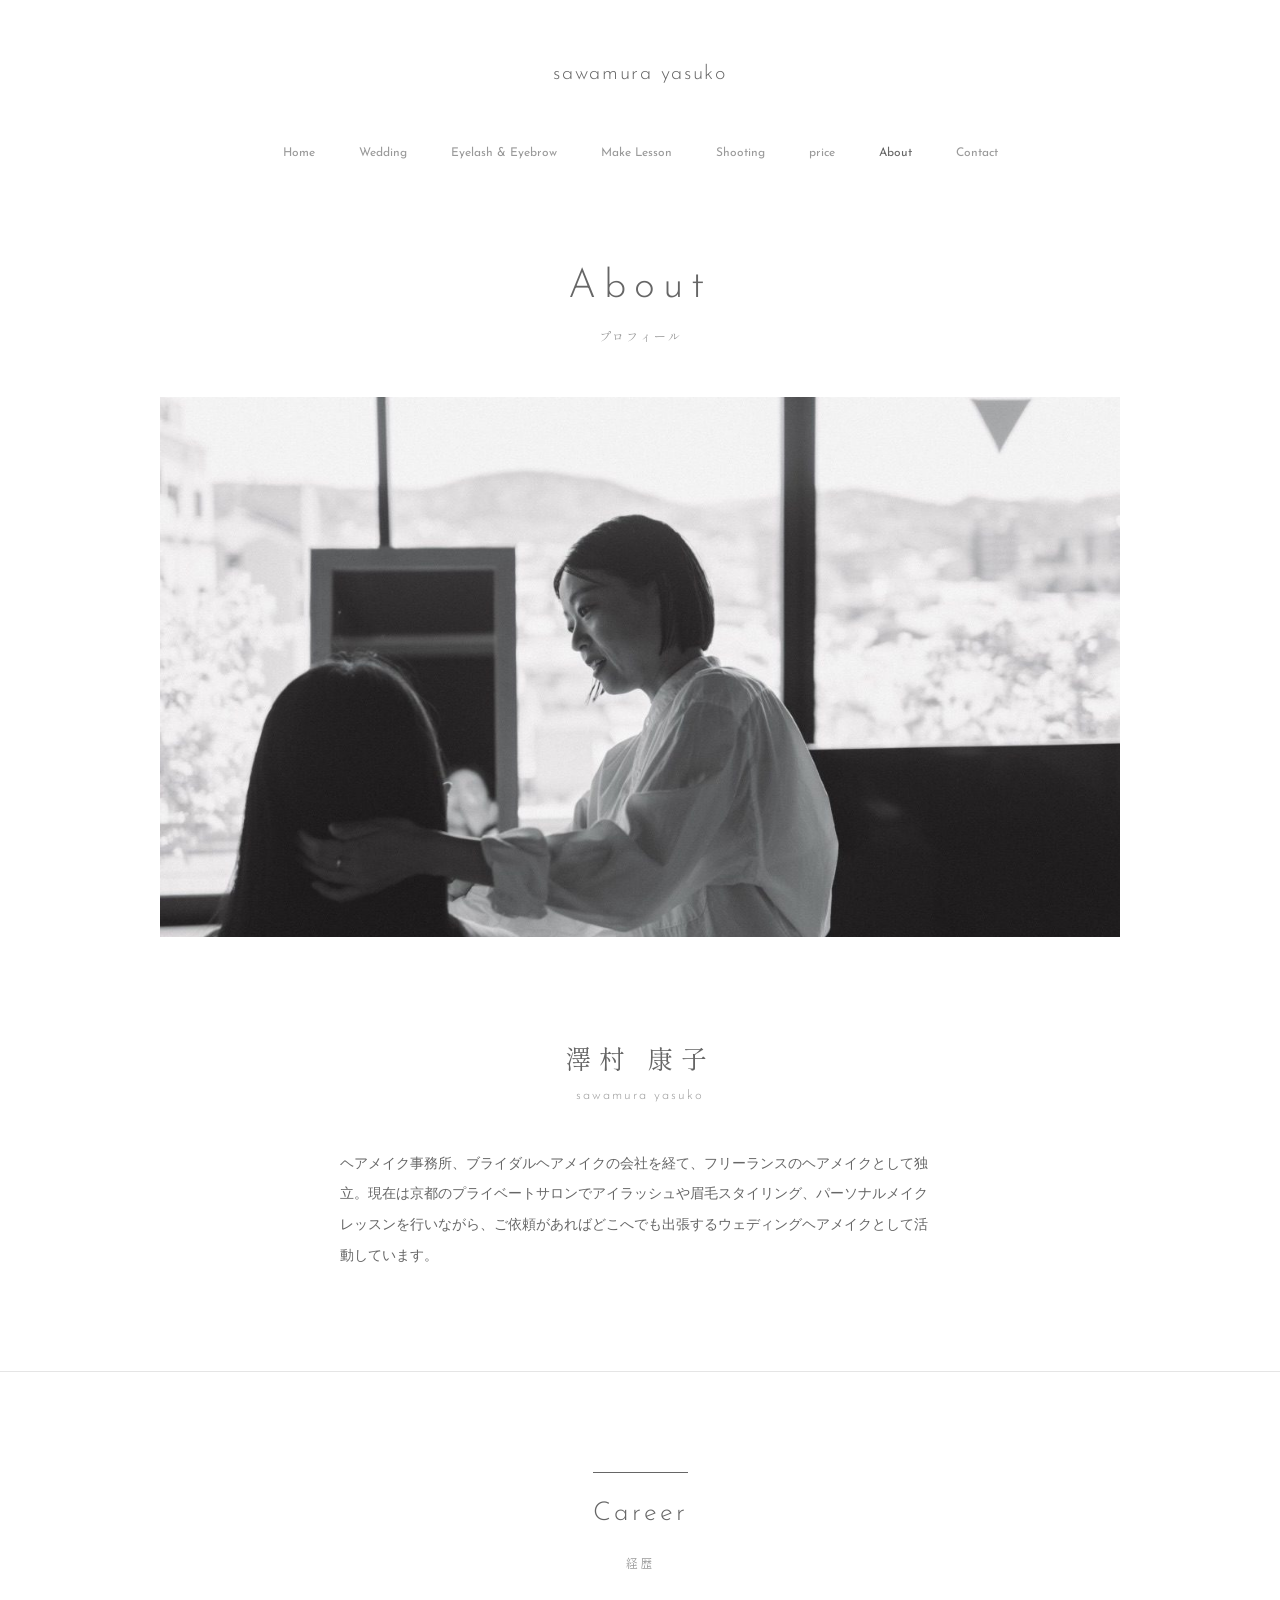
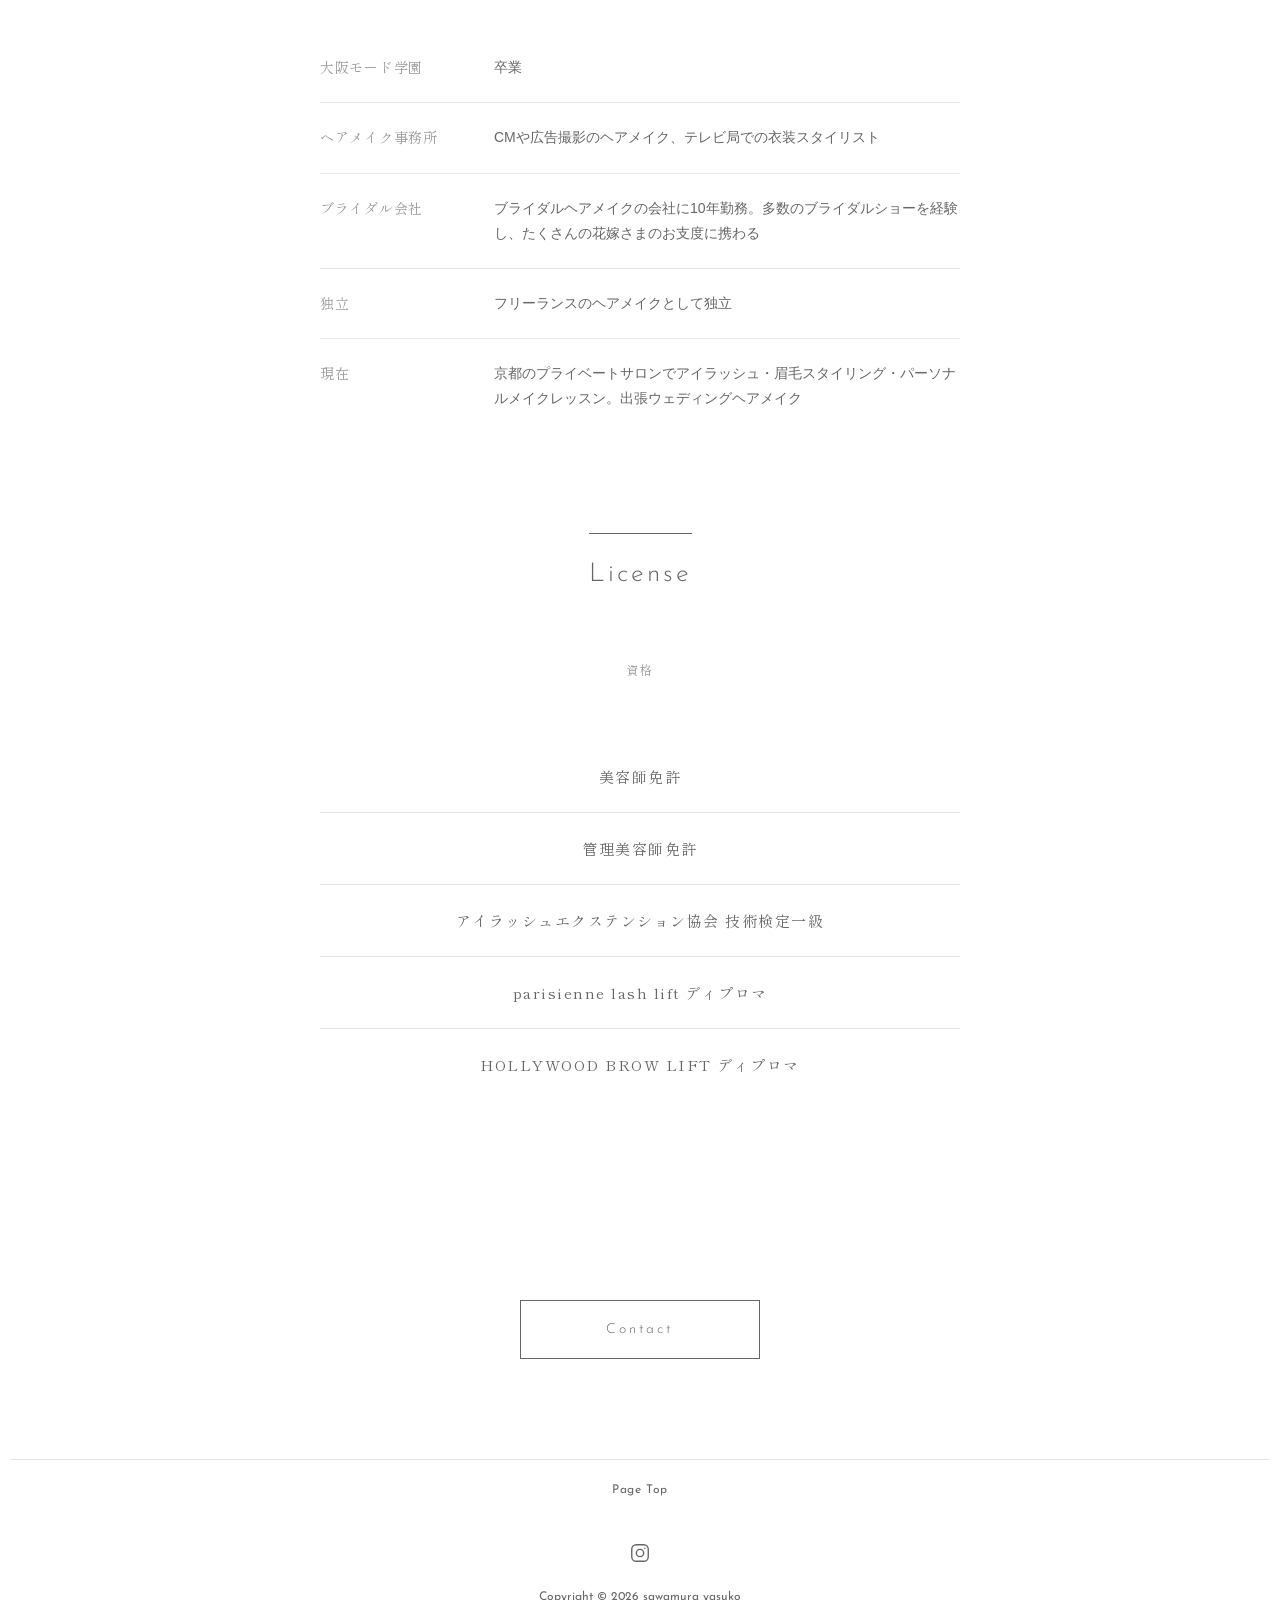
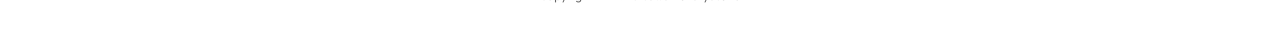
==== about.html @ 20fa58d8 "About・Contact ページを追加、price ページの文字を調整 Co-Authored-By: Claude Opus 5.5 <noreply@anthropic.com>" ====
<!DOCTYPE html>
<html lang="ja">
<head>
  <meta charset="UTF-8">
  <meta name="viewport" content="width=device-width, initial-scale=1.0">
  <!-- 作りかけの間は検索に載せない（公開するときにこの行を消す） -->
  <meta name="robots" content="noindex, nofollow">
  <title>About | sawamura yasuko hair&amp;make.</title>
  <meta name="description" content="ヘアメイク 澤村康子のプロフィール。京都のプライベートサロンを拠点に、出張ウェディングヘアメイクとして活動しています。">

  <!-- フォント（index.html と同じ） -->
  <link rel="preconnect" href="https://fonts.googleapis.com">
  <link rel="preconnect" href="https://fonts.gstatic.com" crossorigin>
  <link href="https://fonts.googleapis.com/css2?family=Josefin+Sans:wght@300;400&family=Shippori+Mincho&family=Zen+Old+Mincho&family=Klee+One&family=Zen+Maru+Gothic:wght@300&display=swap" rel="stylesheet">

  <link rel="stylesheet" href="css/style.css">
</head>
<body>

  <!-- ===== ヘッダー（index.html と共通） ===== -->
  <header class="header">
    <p class="header__title">
      <a href="index.html">
        <span class="header__name">sawamura yasuko</span>
      </a>
    </p>

    <button class="menu-btn" aria-label="メニューを開く" aria-expanded="false" aria-controls="global-nav">
      <span></span><span></span><span></span>
    </button>

    <nav class="nav" id="global-nav">
      <ul class="nav__list">
        <li><a href="index.html">Home</a></li>
        <li><a href="wedding.html">Wedding</a></li>
        <li><a href="eyelash.html">Eyelash &amp; Eyebrow</a></li>
        <li><a href="lesson.html">Make Lesson</a></li>
        <li><a href="shooting.html">Shooting</a></li>
        <li><a href="price.html">price</a></li>
        <li><a href="about.html" class="is-current">About</a></li>
        <li><a href="contact.html">Contact</a></li>
      </ul>
    </nav>
  </header>

  <main>
    <!-- ===== 1. ページ名 ===== -->
    <section class="page-title">
      <h1 class="page-title__en">About</h1>
      <p class="page-title__ja">プロフィール</p>
    </section>

    <!-- ===== 2. メイン写真（モノクロ） ===== -->
    <section class="wedding-main">
      <img src="img/about/about-main.jpg" alt="ヘアメイク 澤村康子">
    </section>

    <!-- ===== 3. 名前＋プロフィール文 ===== -->
    <section class="wedding-intro profile">
      <h2 class="profile__name">澤村 康子</h2>
      <p class="profile__en">sawamura yasuko</p>
      <p class="profile__text">
        ヘアメイク事務所、ブライダルヘアメイクの会社を経て、フリーランスのヘアメイクとして独立。現在は京都のプライベートサロンでアイラッシュや眉毛スタイリング、パーソナルメイクレッスンを行いながら、ご依頼があればどこへでも出張するウェディングヘアメイクとして活動しています。
      </p>
    </section>

    <!-- ===== 4. Career（経歴） ===== -->
    <section class="flow flow--open">
      <h2 class="heading"><span>Career</span></h2>
      <p class="flow__sub">経歴</p>

      <dl class="flow__list career-list">
        <div class="career-list__row">
          <dt>大阪モード学園</dt>
          <dd>卒業</dd>
        </div>
        <div class="career-list__row">
          <dt>ヘアメイク事務所</dt>
          <dd>CMや広告撮影のヘアメイク、テレビ局での衣装スタイリスト</dd>
        </div>
        <div class="career-list__row">
          <dt>ブライダル会社</dt>
          <dd>ブライダルヘアメイクの会社に10年勤務。多数のブライダルショーを経験し、たくさんの花嫁さまのお支度に携わる</dd>
        </div>
        <div class="career-list__row">
          <dt>独立</dt>
          <dd>フリーランスのヘアメイクとして独立</dd>
        </div>
        <div class="career-list__row">
          <dt>現在</dt>
          <dd>京都のプライベートサロンでアイラッシュ・眉毛スタイリング・パーソナルメイクレッスン。出張ウェディングヘアメイク</dd>
        </div>
      </dl>
    </section>

    <!-- ===== 5. License（資格）：Make Lesson の Recommend と同じ並び ===== -->
    <section class="license">
      <h2 class="heading"><span>License</span></h2>
      <p class="flow__sub">資格</p>

      <ul class="flow__list">
        <li class="recommend-list__item">美容師免許</li>
        <li class="recommend-list__item">管理美容師免許</li>
        <li class="recommend-list__item">アイラッシュエクステンション協会 技術検定一級</li>
        <li class="recommend-list__item">parisienne lash lift ディプロマ</li>
        <li class="recommend-list__item">HOLLYWOOD BROW LIFT ディプロマ</li>
      </ul>
    </section>

    <!-- ===== 6. Contact ボタン ===== -->
    <section class="wedding-contact">
      <a href="contact.html" class="btn">Contact</a>
    </section>
  </main>

  <!-- ===== フッター（index.html と共通） ===== -->
  <footer class="footer">
    <a href="#" class="pagetop">Page Top</a>

    <a href="https://www.instagram.com/" class="footer__sns" target="_blank" rel="noopener" aria-label="Instagram">
      <svg viewBox="0 0 24 24" width="22" height="22" fill="none" stroke="currentColor" stroke-width="1.5">
        <rect x="3" y="3" width="18" height="18" rx="5"/>
        <circle cx="12" cy="12" r="4"/>
        <circle cx="17.3" cy="6.7" r="0.8" fill="currentColor" stroke="none"/>
      </svg>
    </a>

    <p class="footer__copy">Copyright &copy; <span id="year">2026</span> sawamura yasuko</p>
  </footer>

  <!-- 拡大表示（ギャラリー用・index.html と共通） -->
  <div class="lightbox" aria-hidden="true">
    <button class="lightbox__close" aria-label="閉じる">&times;</button>
    <div class="lightbox__inner ph" data-label=""></div>
  </div>

  <script src="js/main.js"></script>
</body>
</html>
---- css/style.css ----
/* =========================================
   sawamura yasuko hair&make.  共通スタイル
   ========================================= */

/* ---- 色・フォントの設定（ここを変えると全体が変わります） ---- */
:root {
  --color-text: #666;
  /* 本文の文字色 */
  --color-light: #999;
  /* メニューなど薄い文字 */
  --color-line: #e5e5e5;
  /* 区切り線 */
  --color-ph: #d9d9d9;
  /* 写真の仮グレー */
  --color-bg: #fff;

  --font-en: "Josefin Sans", "Hiragino Kaku Gothic ProN", sans-serif;
  --font-mincho: Palatino, "Hiragino Mincho ProN", "Yu Mincho", "游明朝", serif;
  --font-base: "Helvetica Neue", Arial, "Hiragino Kaku Gothic ProN", Meiryo, sans-serif;

  --content-width: 1000px;
}

/* ---- リセット ---- */
*,
*::before,
*::after {
  box-sizing: border-box;
}

body,
h1,
h2,
h3,
p,
ul,
figure,
dl,
dd,
fieldset {
  margin: 0;
  padding: 0;
}

ul {
  list-style: none;
}

a {
  color: inherit;
  text-decoration: none;
}

button {
  font: inherit;
  color: inherit;
  border: none;
  background: none;
  cursor: pointer;
  padding: 0;
}

html {
  scroll-behavior: smooth;
}

body {
  font-family: var(--font-base);
  font-size: 14px;
  line-height: 1.8;
  color: var(--color-text);
  background: var(--color-bg);
}

/* ---- 写真の仮置き（グレー） ---- */
.ph {
  position: relative;
  display: block;
  width: 100%;
  background: var(--color-ph);
}

.ph::after {
  content: attr(data-label);
  position: absolute;
  inset: 0;
  display: grid;
  place-items: center;
  font-family: var(--font-en);
  font-size: 12px;
  letter-spacing: .1em;
  color: #fff;
}

.ph--hero {
  aspect-ratio: 2000 / 975;
}

.ph--square {
  aspect-ratio: 1 / 1;
}

/* =========================================
   ヘッダー
   ========================================= */
.header {
  padding-top: 60px;
  /* サイト名の上の余白 */
  text-align: center;
  border-bottom: 1px solid transparent;
}

.header__title {
  font-family: var(--font-en);
  font-weight: 300;
  letter-spacing: .12em;
  line-height: 1.4;
  margin-bottom: 30px;
  /* サイト名とメニューの間の余白 */
}

.header__title span {
  display: block;
}

/* 2行に分ける */
.header__name {
  font-size: 20px;
}

/* sawamura yasuko */
.header__sub {
  font-size: 14px;
}

/* hair&make.（少し小さく） */

.nav__list {
  display: flex;
  justify-content: center;
  flex-wrap: wrap;
  max-width: var(--content-width);
  margin: 0 auto;
}

.nav__list a {
  display: block;
  padding: 0 22px;
  line-height: 70px;
  font-family: var(--font-en);
  font-size: 12px;
  color: var(--color-light);
  transition: color .3s;
}

.nav__list a:hover,
.nav__list a.is-current {
  color: var(--color-text);
}

/* ハンバーガー（スマホのみ表示） */
.menu-btn {
  display: none;
}

/* =========================================
   メイン写真
   ========================================= */
.hero {
  width: 100%;
}

/* ヘッダー＋メイン写真がちょうど1画面に収まる高さ
   （--header-h は main.js がヘッダーの高さを測って入れます） */
.hero .ph--hero {
  aspect-ratio: auto;
  height: calc(100svh - var(--header-h, 220px));
  min-height: 320px;
}

/* 写真を入れたときも枠いっぱいにトリミングして表示 */
.hero img {
  width: 100%;
  height: calc(100svh - var(--header-h, 220px));
  min-height: 320px;
  object-fit: cover;
  display: block;
}

/* =========================================
   キャッチコピー
   ========================================= */
.message {
  padding: 110px 20px;
  text-align: center;
  border-bottom: 1px solid var(--color-line);
}

.message__text {
  /* ▼キャッチコピーのフォント。使いたい行のコメントを外し、今の行をコメントにすると切り替わります */
  font-family: "Shippori Mincho", serif;
  /* しっぽり明朝：上品で柔らかい明朝 */
  /* font-family: "Zen Old Mincho", serif; */
  /* Zen Old Mincho：クラシックで格調のある明朝 */
  /* font-family: "Klee One", cursive; */
  /* クレー：手書き風でやさしい印象 */
  /* font-family: "Zen Maru Gothic", sans-serif; */
  /* Zen丸ゴシック：ふんわりした丸ゴシック */
  font-size: 15px;
  letter-spacing: .15em;
  line-height: 4.2;
  /* 元サイトのゆったりした行間 */
}

/* =========================================
   見出し（元サイトの「新着記事」と同じ形）
   ========================================= */
.heading {
  text-align: center;
  margin-bottom: 60px;
}

.heading span {
  display: inline-block;
  padding-top: 18px;
  border-top: 1px solid var(--color-text);
  font-family: var(--font-en);
  font-weight: 300;
  font-size: 26px;
  letter-spacing: 3px;
}

/* =========================================
   ギャラリー
   ========================================= */
.gallery {
  max-width: var(--content-width);
  margin: 0 auto;
  padding: 80px 20px 120px;
}

.gallery__list {
  display: grid;
  grid-template-columns: repeat(3, 1fr);
  gap: 20px;
}

.gallery__list .ph {
  transition: opacity .3s;
}

.gallery__list .ph:hover {
  opacity: .75;
}

/* 表示時のふわっと */
.fade {
  opacity: 0;
  transform: translateY(20px);
  transition: opacity .8s, transform .8s;
}

.fade.is-show {
  opacity: 1;
  transform: none;
}

/* =========================================
   拡大表示
   ========================================= */
.lightbox {
  position: fixed;
  inset: 0;
  z-index: 100;
  display: grid;
  place-items: center;
  padding: 40px;
  background: rgba(255, 255, 255, .95);
  opacity: 0;
  visibility: hidden;
  transition: opacity .3s, visibility .3s;
}

.lightbox.is-open {
  opacity: 1;
  visibility: visible;
}

.lightbox__inner {
  width: min(80vw, 80vh);
  aspect-ratio: 1 / 1;
}

/* 本物の写真を拡大するとき（グレーの箱をやめて、写真の比率のまま表示） */
.lightbox__inner.has-img {
  width: auto;
  aspect-ratio: auto;
  background: none;
}

.lightbox__inner.has-img::after {
  content: none;
}

.lightbox__inner img {
  display: block;
  max-width: 90vw;
  max-height: 85vh;
}

.lightbox__close {
  position: absolute;
  top: 16px;
  right: 24px;
  font-size: 36px;
  font-weight: 300;
  line-height: 1;
}

/* =========================================
   フッター
   ========================================= */
.footer {
  padding: 0 10px 40px;
  text-align: center;
  font-size: 12px;
}

.pagetop {
  display: block;
  padding: 20px 0;
  border-top: 1px solid var(--color-line);
  font-family: var(--font-en);
  letter-spacing: .05em;
}

.footer__sns {
  display: inline-block;
  margin: 20px 0 16px;
  color: var(--color-text);
  transition: opacity .3s;
}

.footer__sns:hover {
  opacity: .6;
}

.footer__copy {
  font-family: var(--font-en);
}

/* =========================================
   スマホ（768px以下）
   ========================================= */
@media (max-width: 768px) {
  .header {
    position: relative;
    padding: 28px 60px 28px 20px;
    text-align: left;
  }

  .header__title {
    margin-bottom: 0;
  }

  .header__name {
    font-size: 16px;
  }

  .header__sub {
    font-size: 12px;
  }

  .menu-btn {
    display: block;
    position: absolute;
    top: 50%;
    right: 16px;
    width: 32px;
    height: 24px;
    transform: translateY(-50%);
    z-index: 60;
  }

  .menu-btn span {
    position: absolute;
    left: 4px;
    width: 24px;
    height: 1px;
    background: var(--color-text);
    transition: transform .3s, opacity .3s;
  }

  .menu-btn span:nth-child(1) {
    top: 4px;
  }

  .menu-btn span:nth-child(2) {
    top: 12px;
  }

  .menu-btn span:nth-child(3) {
    top: 20px;
  }

  .menu-btn.is-open span:nth-child(1) {
    transform: translateY(8px) rotate(45deg);
  }

  .menu-btn.is-open span:nth-child(2) {
    opacity: 0;
  }

  .menu-btn.is-open span:nth-child(3) {
    transform: translateY(-8px) rotate(-45deg);
  }

  .nav {
    position: fixed;
    inset: 0;
    z-index: 50;
    display: grid;
    place-items: center;
    background: rgba(255, 255, 255, .97);
    opacity: 0;
    visibility: hidden;
    transition: opacity .3s, visibility .3s;
  }

  .nav.is-open {
    opacity: 1;
    visibility: visible;
  }

  .nav__list {
    flex-direction: column;
    text-align: center;
  }

  .nav__list a {
    line-height: 3.2;
    font-size: 14px;
  }


  /* スマホ：ヘッダー＋写真＋キャッチコピーを1画面に収める */
  /* キャッチコピーの枠を「画面の残り全部」に広げて、
     ヘッダー＋写真＋キャッチコピーでちょうど画面1枚にする */
  .message {
    display: flex;
    align-items: center;
    justify-content: center;
    padding: 40px 20px;   /* 最低限の上下余白（画面が小さいとき用） */
    min-height: calc(100svh - var(--header-h, 80px) - 100vw * 656 / 1166);
  }

  .message__text {
    line-height: 3.2;   /* スマホのキャッチコピーの行間 */
  }

  /* スマホのメイン写真：写真そのままの比率（1166×656）で表示 */
  .hero .ph--hero,
  .hero img {
    height: auto;
    min-height: 0;
    aspect-ratio: 1166 / 656;
  }

  .gallery {
    padding: 60px 12px 80px;
  }

  .gallery__list {
    gap: 8px;
  }

  /* スマホも3列のまま（9枚がきれいに収まる） */
}

/* =========================================
   Wedding ページ（wedding.html）
   ========================================= */

/* ---- 1. ページ名 ---- */
.page-title {
  padding: 70px 20px 50px;
  text-align: center;
}

.page-title__en {
  font-family: var(--font-en);
  font-weight: 300;
  font-size: 40px;
  letter-spacing: .2em;
  line-height: 1.4;
}

.page-title__ja {
  margin-top: 10px;
  font-family: "Shippori Mincho", serif;
  font-size: 12px;
  letter-spacing: .15em;
  color: var(--color-light);
}

/* ---- 2. メイン写真（PCは16:9） ---- */
.wedding-main {
  max-width: var(--content-width);
  margin: 0 auto;
  padding: 0 20px;
}

.wedding-main img {
  display: block;
  width: 100%;
  aspect-ratio: 16 / 9;
  object-fit: cover;
}

/* ---- 3. 紹介文 ---- */
.wedding-intro {
  padding: 100px 20px;
  text-align: center;
}

.wedding-intro__text {
  font-family: "Shippori Mincho", serif;
  font-size: 15px;
  letter-spacing: .12em;
  line-height: 2.8;
}

/* スマホだけで改行する <br> */
.sp-br {
  display: none;
}

/* ---- 4. Hair Style（3列×4段・縦長4:5） ---- */
.wedding-hair {
  padding-top: 0;
}

.wedding-hair .gallery__list button {
  display: block;
  width: 100%;
}

.wedding-hair .gallery__list img {
  display: block;
  width: 100%;
  aspect-ratio: 4 / 5;
  object-fit: cover;
  transition: opacity .3s;
}

.wedding-hair .gallery__list button:hover img {
  opacity: .75;
}

/* ---- 5. Flow（当日までの流れ） ---- */
.flow {
  padding: 100px 20px;
  border-top: 1px solid var(--color-line);
  border-bottom: 1px solid var(--color-line);
}

.flow .heading {
  margin-bottom: 14px;
}

.flow__sub {
  margin-bottom: 60px;
  text-align: center;
  font-family: "Shippori Mincho", serif;
  font-size: 12px;
  letter-spacing: .15em;
  color: var(--color-light);
}

.flow__list {
  max-width: 640px;
  margin: 0 auto;
  padding: 0;
  list-style: none;
}

.flow__item {
  display: grid;
  grid-template-columns: 56px 1fr;
  /* 左：番号／右：タイトルと説明 */
  gap: 0 20px;
  padding: 28px 0;
  border-top: 1px solid var(--color-line);
  /* ステップの間の細い線 */
}

.flow__item:first-child {
  border-top: none;
}

.flow__num {
  font-family: var(--font-en);
  font-weight: 300;
  font-size: 20px;
  letter-spacing: .1em;
  line-height: 1.5;
  color: var(--color-light);
}

.flow__title {
  margin-bottom: 6px;
  font-family: "Shippori Mincho", serif;
  font-size: 16px;
  font-weight: normal;
  letter-spacing: .1em;
}

.flow__text {
  font-size: 13px;
  line-height: 1.9;
}

/* ---- 6. Contact ボタン（細い枠線） ---- */
.wedding-contact {
  padding: 100px 20px;
  text-align: center;
}

.btn {
  display: inline-block;
  min-width: 240px;
  padding: 16px 40px;
  border: 1px solid var(--color-text);
  font-family: var(--font-en);
  font-weight: 300;
  font-size: 14px;
  letter-spacing: .2em;
  transition: opacity .3s;
}

.btn:hover {
  opacity: .6;
}

/* ---- Wedding ページ：スマホ（768px以下） ---- */
@media (max-width: 768px) {
  .page-title {
    padding: 40px 20px 32px;
  }

  .page-title__en {
    font-size: 30px;
  }

  /* メイン写真：画面幅いっぱい・3:2 */
  .wedding-main {
    padding: 0;
  }

  .wedding-main img {
    aspect-ratio: 3 / 2;
  }

  .wedding-intro {
    padding: 64px 20px;
  }

  .wedding-intro__text {
    font-size: 14px;
    letter-spacing: .08em;
    line-height: 2.6;
  }

  .sp-br {
    display: inline;
  }

  .wedding-hair .gallery__list {
    gap: 4px;
  }

  .flow {
    padding: 64px 20px;
  }

  .flow__sub {
    margin-bottom: 40px;
  }

  .flow__item {
    grid-template-columns: 40px 1fr;
    gap: 0 12px;
    padding: 22px 0;
  }

  .flow__num {
    font-size: 16px;
  }

  .flow__title {
    font-size: 15px;
  }

  .wedding-contact {
    padding: 64px 20px;
  }

  .btn {
    display: block;
    width: 100%;
    min-width: 0;
  }
}

/* =========================================
   Eyelash & Eyebrow ページ（eyelash.html）
   ※ページ名・メイン写真・紹介文・ギャラリー・Menu の枠・ボタンは
     Wedding ページと同じクラスを使い回しています
   ========================================= */

/* ---- 紹介文の下の資格（小さく） ---- */
.intro-note {
  margin-top: 40px;
  font-size: 12px;
  letter-spacing: .05em;
  line-height: 2;
  color: var(--color-light);
}

/* ---- 小見出し（Eyelash / Eyebrow） ---- */
.sub-heading {
  margin-bottom: 24px;
  text-align: center;
  font-family: var(--font-en);
  font-weight: 300;
  font-size: 18px;
  letter-spacing: .15em;
  color: #777;
}

/* ギャラリー・メニューで、2つ目の小見出しの上をあける */
.gallery__list + .sub-heading,
.menu-list + .sub-heading {
  margin-top: 60px;
}

/* ---- Gallery：Eyelash は横長 3:2 ---- */
.wedding-hair .gallery__list--wide img {
  aspect-ratio: 3 / 2;
}

/* ---- Menu：名前 … 料金 の1行＋説明 ---- */
.menu-list {
  padding: 0;
  list-style: none;
}

.menu-list__item {
  padding: 24px 0;
  border-top: 1px solid var(--color-line);
  /* メニューの間の細い線 */
}

.menu-list__item:first-child {
  border-top: none;
}

.menu-list__head {
  display: flex;
  justify-content: space-between;
  align-items: baseline;
  gap: 16px;
  margin-bottom: 6px;
}

.menu-list__name {
  margin: 0;
  font-family: "Shippori Mincho", serif;
  font-size: 16px;
  font-weight: normal;
  letter-spacing: .1em;
}

.menu-list__price {
  flex-shrink: 0;
  /* 料金は折り返さない */
  font-family: var(--font-en);
  font-weight: 300;
  font-size: 16px;
  letter-spacing: .05em;
}

/* ---- Notice（ご来店の前に） ---- */
.notice {
  padding: 100px 20px 0;
}

.notice__box {
  max-width: 640px;
  margin: 0 auto;
  padding: 48px 40px;
  background: #fafafa;
}

.heading--small {
  margin-bottom: 14px;
}

.heading--small span {
  font-size: 20px;
}

.notice .flow__sub {
  margin-bottom: 32px;
}

.notice__list {
  font-size: 13px;
  line-height: 1.9;
}

.notice__list li {
  padding-left: 1em;
  text-indent: -1em;
  /* 「・」の2行目以降を字下げ */
}

.notice__list li + li {
  margin-top: 8px;
}

/* ---- Contact ボタンの下の Instagram ---- */
.contact-note {
  margin-top: 20px;
  font-size: 12px;
  color: var(--color-light);
}

.contact-note a {
  color: var(--color-text);
  transition: opacity .3s;
}

.contact-note a:hover {
  opacity: .6;
}

/* ---- Eyelash & Eyebrow ページ：スマホ（768px以下） ---- */
@media (max-width: 768px) {

  /* 長いページ名を1行に収める */
  .page-title__en--long {
    font-size: 26px;
    letter-spacing: .08em;
  }

  .intro-note {
    margin-top: 32px;
    font-size: 11px;
  }

  .sub-heading {
    margin-bottom: 16px;
    font-size: 16px;
  }

  .gallery__list + .sub-heading,
  .menu-list + .sub-heading {
    margin-top: 40px;
  }

  .menu-list__item {
    padding: 20px 0;
  }

  .menu-list__name {
    font-size: 15px;
  }

  .menu-list__price {
    font-size: 15px;
  }

  .notice {
    padding: 64px 20px 0;
  }

  .notice__box {
    padding: 36px 20px;
  }
}

/* =========================================
   Make Lesson ページ（lesson.html）
   ※Wedding・Eyelash ページと同じクラスを使い回しています
   ========================================= */

/* ---- 紹介文の下の説明（13px・#777） ---- */
.intro-desc {
  max-width: 560px;
  margin: 40px auto 0;
  font-size: 13px;
  line-height: 2;
  color: #777;
}

/* ---- Flow の枠で「上の線だけ」にする ---- */
.flow--open {
  border-bottom: none;
}

/* ---- Recommend：番号なしで細い線で区切る ---- */
.recommend-list__item {
  padding: 22px 0;
  border-top: 1px solid var(--color-line);
  text-align: center;
  font-family: "Shippori Mincho", serif;
  font-size: 15px;
  letter-spacing: .1em;
}

.recommend-list__item:first-child {
  border-top: none;
}

/* ---- Before / After ---- */
.before-after {
  padding: 0 20px 100px;
}

.before-after__figure {
  max-width: 480px;
  margin: 0 auto;
}

.before-after__figure img {
  display: block;
  width: 100%;
  aspect-ratio: 1 / 1;
  object-fit: cover;
}

/* 写真の下に左右に分けて小さく */
.before-after__caption {
  display: flex;
  margin-top: 12px;
  font-size: 12px;
  letter-spacing: .1em;
  color: var(--color-light);
}

.before-after__caption span {
  flex: 1;
  text-align: center;
}

/* ---- Menu の下の注意書き（・の字下げは Notice と同じ） ---- */
.menu-notes {
  margin-top: 32px;
  color: #777;
}

/* ---- Make Lesson ページ：スマホ（768px以下） ---- */
@media (max-width: 768px) {
  .intro-desc {
    margin-top: 32px;
    text-align: left;
  }

  .recommend-list__item {
    padding: 18px 0;
    font-size: 14px;
    letter-spacing: .05em;
  }

  .before-after {
    padding: 0 20px 64px;
  }

  .menu-notes {
    margin-top: 24px;
  }
}

/* =========================================
   Shooting ページ（shooting.html）
   ※Works は Wedding の Hair Style と同じクラスです
   ========================================= */

/* ---- Contact の上に区切り線 ---- */
.wedding-contact--line {
  border-top: 1px solid var(--color-line);
}

.contact-lead {
  margin-bottom: 32px;
  font-family: "Shippori Mincho", serif;
  font-size: 15px;
  letter-spacing: .1em;
  color: #777;
}

/* =========================================
   price ページ（price.html）
   ※料金の行は Eyelash のメニューと同じクラスです
   ========================================= */

/* ---- 料金：PCは2列 ---- */
.price-cols {
  display: grid;
  grid-template-columns: 1fr 1fr;
  gap: 64px;
  max-width: calc(880px + 40px);
  /* 880px＋左右の余白 */
  margin: 0 auto;
  padding: 0 20px 100px;
}

.price-col .sub-heading {
  margin-bottom: 4px;
}

.price-col__ja {
  margin-bottom: 24px;
  text-align: center;
  font-family: "Shippori Mincho", serif;
  font-size: 12px;
  letter-spacing: .15em;
  color: var(--color-light);
}

.price-col .menu-list {
  border-bottom: 1px solid var(--color-line);
}

/* 料金は少し大きく（18px） */
.menu-list__price--lg {
  font-size: 18px;
}

/* 料金に含まれるもの（小さく） */
.price-col__label {
  margin-top: 24px;
  margin-bottom: 8px;
  font-size: 12px;
  letter-spacing: .1em;
  color: var(--color-light);
}

.price-col__includes {
  font-size: 12px;
  line-height: 2;
  color: var(--color-light);
}

.price-col__includes li::before {
  content: "・";
}

/* ---- 税・交通費のお知らせ（うっすらグレーの帯） ---- */
.price-note {
  padding: 40px 20px;
  background: #fafafa;
  text-align: center;
  font-family: "Shippori Mincho", serif;
  /* 中央そろえの文は、紹介文と同じしっぽり明朝 */
  font-size: 13px;
  letter-spacing: .08em;
  line-height: 2.2;
}

/* ---- ほかのページの料金へのリンク ---- */
.price-links {
  padding: 60px 20px 0;
  text-align: center;
  font-size: 12px;
  color: var(--color-light);
}

.price-links__list {
  display: flex;
  justify-content: center;
  flex-wrap: wrap;
  gap: 8px 32px;
  margin-top: 12px;
}

/* 文字リンク（Josefin Sans・下線） */
.text-link {
  font-family: var(--font-en);
  font-size: 13px;
  letter-spacing: .1em;
  color: var(--color-text);
  text-decoration: underline;
  text-underline-offset: 4px;
  transition: opacity .3s;
}

.text-link:hover {
  opacity: .6;
}

/* ---- price ページ：スマホ（768px以下） ---- */
@media (max-width: 768px) {

  /* 料金を縦に並べる */
  .price-cols {
    grid-template-columns: 1fr;
    gap: 48px;
    padding: 0 20px 64px;
  }

  .menu-list__price--lg {
    font-size: 16px;
  }

  .price-note {
    padding: 32px 20px;
    font-size: 12px;
  }

  .price-links {
    padding-top: 48px;
  }
}

/* =========================================
   About ページ（about.html）
   ※ページ名・メイン写真・Career の枠・License の並び・ボタンは
     ほかのページと同じクラスを使い回しています
   ========================================= */

/* ---- 名前＋プロフィール文 ---- */
.profile__name {
  font-family: "Shippori Mincho", serif;
  font-size: 26px;
  font-weight: normal;
  letter-spacing: .3em;
  line-height: 1.6;
}

.profile__en {
  margin-top: 6px;
  font-family: var(--font-en);
  font-weight: 300;
  font-size: 13px;
  letter-spacing: .15em;
  color: var(--color-light);
}

.profile__text {
  max-width: 600px;
  margin: 40px auto 0;
  text-align: left;
  font-size: 14px;
  line-height: 2.2;
}

/* ---- Career：左に項目名（150px）、右に内容 ---- */
.career-list__row {
  display: grid;
  grid-template-columns: 150px 1fr;
  gap: 0 24px;
  padding: 22px 0;
  border-top: 1px solid var(--color-line);
}

.career-list__row:first-child {
  border-top: none;
}

.career-list__row dt {
  font-family: "Shippori Mincho", serif;
  letter-spacing: .05em;
  color: var(--color-light);
}

.career-list__row dd {
  font-size: 14px;
}

/* ---- License ---- */
.license {
  padding: 0 20px 100px;
}

/* ---- About ページ：スマホ（768px以下） ---- */
@media (max-width: 768px) {
  .profile__name {
    font-size: 22px;
  }

  .profile__text {
    margin-top: 32px;
  }

  /* 項目名の下に内容 */
  .career-list__row {
    grid-template-columns: 1fr;
    gap: 4px;
    padding: 18px 0;
  }

  .license {
    padding: 0 20px 64px;
  }
}

/* =========================================
   Contact ページ（contact.html）
   ========================================= */

/* ---- ページ名の下のひとこと（紹介文の形を使い回し・余白だけ小さく） ---- */
.contact-intro {
  padding: 0 20px 60px;
}

/* ---- フォーム全体（PC 最大幅760px） ---- */
.contact-form {
  padding: 0 20px 100px;
}

.form {
  max-width: 760px;
  margin: 0 auto;
}

/* まとまりごとに上下の線 */
.form__group {
  border-top: 1px solid var(--color-line);
  border-bottom: 1px solid var(--color-line);
}

/* 1行：左に項目名（200px）、右に入力欄 */
.form__row {
  display: grid;
  grid-template-columns: 200px 1fr;
  gap: 8px 24px;
  align-items: center;
  padding: 20px 0;
  border-top: 1px solid var(--color-line);
}

.form__row:first-child {
  border-top: none;
}

.form__label {
  font-size: 14px;
}

/* 「必須」の小さなグレーのラベル */
.form__required {
  display: inline-block;
  margin-left: 8px;
  padding: 0 6px;
  font-size: 10px;
  line-height: 1.8;
  vertical-align: 2px;
  color: #fff;
  background: var(--color-light);
}

/* 入力欄：枠線 #ddd、角丸なし */
.form__input {
  display: block;
  width: 100%;
  height: 48px;
  padding: 0 12px;
  border: 1px solid #ddd;
  border-radius: 0;
  font: inherit;
  font-size: 14px;
  color: var(--color-text);
  background: var(--color-bg);
}

.form__input::placeholder {
  color: #bbb;
}

.form__input:focus {
  outline: none;
  border-color: var(--color-light);
}

.form__textarea {
  height: 180px;
  padding: 12px;
  resize: vertical;
}

/* メッセージは項目名を上にそろえる */
.form__group--message {
  margin-top: 40px;
}

.form__group--message .form__row {
  align-items: start;
}

.form__group--message .form__label {
  padding-top: 12px;
}

/* チェックボックス */
.form__checks {
  display: flex;
  flex-wrap: wrap;
  gap: 10px 24px;
  font-size: 14px;
}

.form__checks label {
  display: inline-flex;
  align-items: center;
  gap: 6px;
  cursor: pointer;
}

.form__checks input {
  width: 16px;
  height: 16px;
  margin: 0;
  accent-color: var(--color-text);
}

/* 小さな説明文 */
.form__hint {
  margin-top: 6px;
  font-size: 12px;
  color: var(--color-light);
}

.form__group-note {
  margin: 40px 0 12px;
  font-size: 12px;
  color: var(--color-light);
}

/* ---- 送信ボタン（塗りつぶし） ---- */
.form__submit {
  margin-top: 60px;
  text-align: center;
}

.btn-submit {
  min-width: 280px;
  height: 56px;
  padding: 0 40px;
  font-family: var(--font-en);
  font-weight: 300;
  font-size: 14px;
  letter-spacing: .2em;
  color: #fff;
  background: var(--color-text);
  transition: opacity .3s;
}

.btn-submit:hover {
  opacity: .8;
}

/* ---- Contact ページ：スマホ（768px以下） ---- */
@media (max-width: 768px) {
  .contact-intro {
    padding: 0 20px 40px;
  }

  .contact-form {
    padding: 0 20px 64px;
  }

  /* 項目名の下に入力欄 */
  .form__row {
    grid-template-columns: 1fr;
    padding: 18px 0;
  }

  /* iPhone で拡大されないように 16px */
  .form__input {
    height: 46px;
    font-size: 16px;
  }

  .form__textarea {
    height: 160px;
  }

  .form__group--message .form__label {
    padding-top: 0;
  }

  /* チェックボックスは2列 */
  .form__checks {
    display: grid;
    grid-template-columns: 1fr 1fr;
    gap: 12px;
  }

  .form__submit {
    margin-top: 40px;
  }

  .btn-submit {
    width: 100%;
    min-width: 0;
  }
}
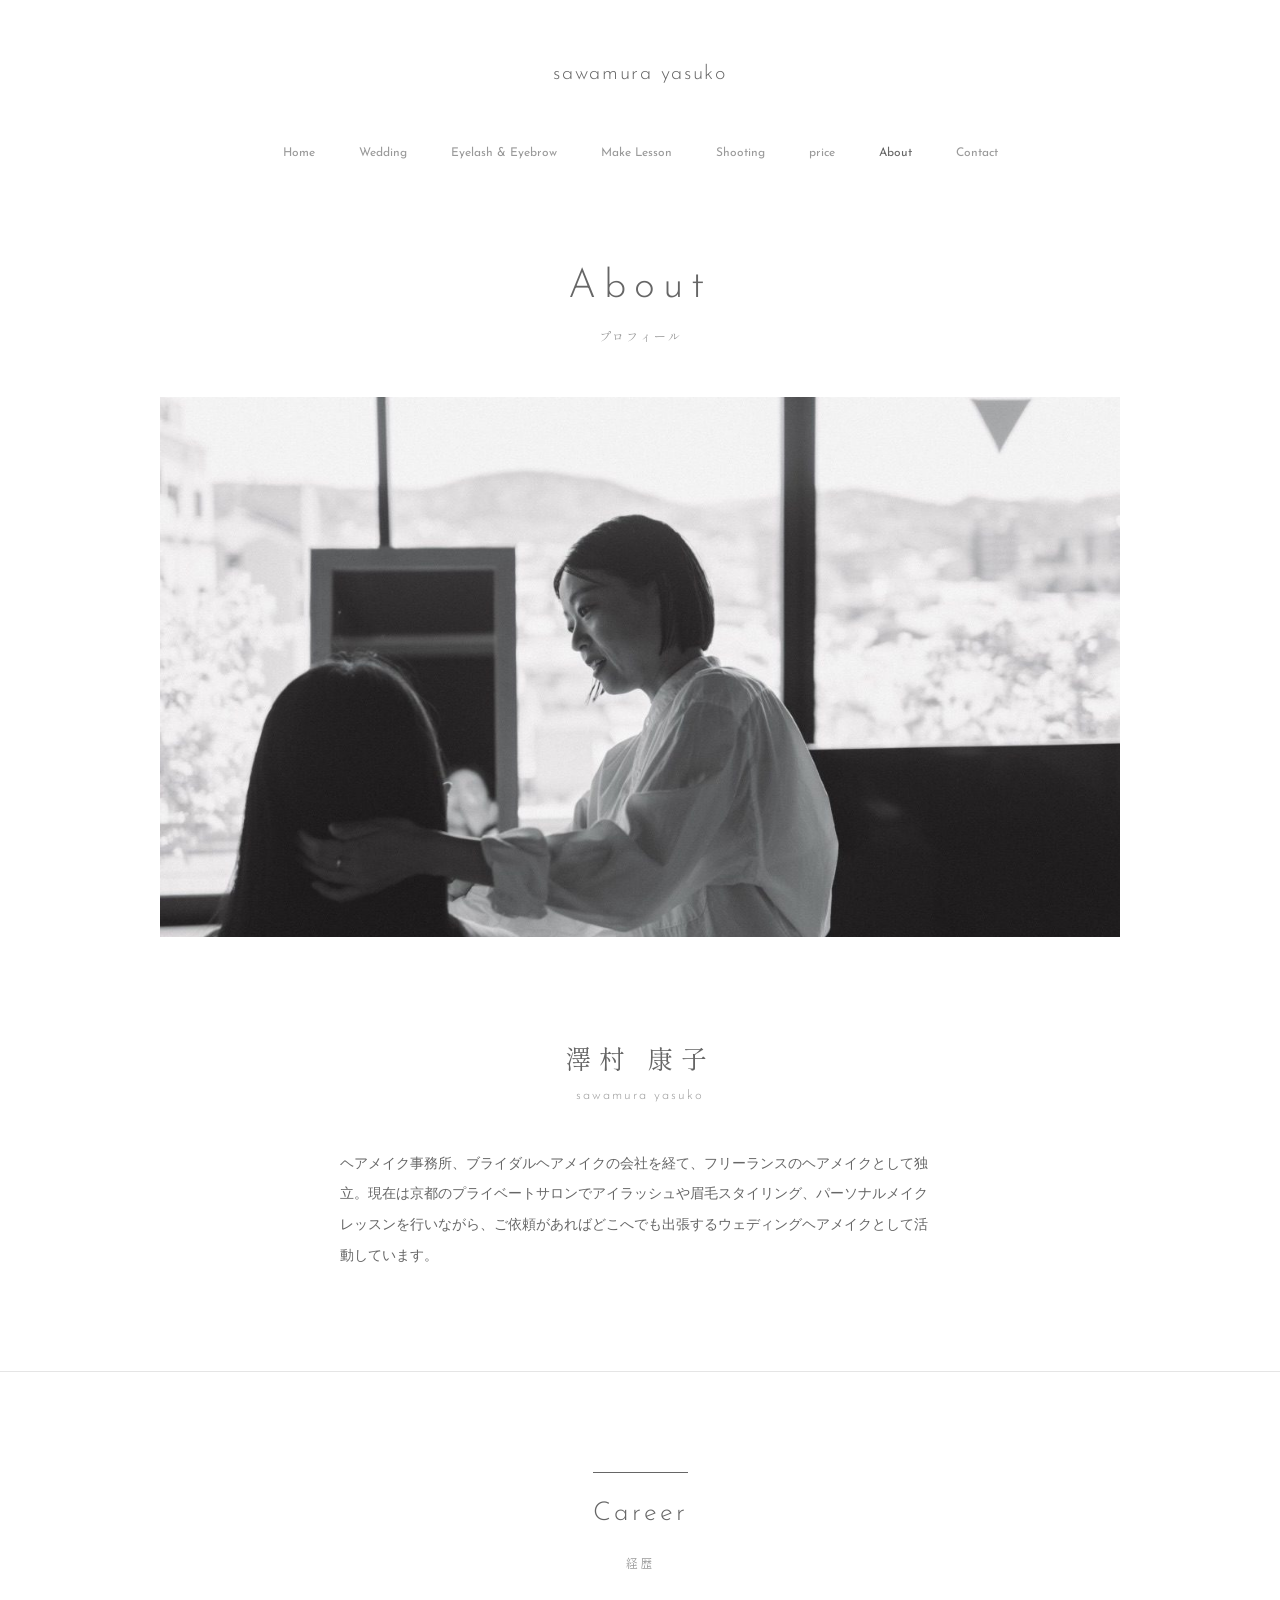
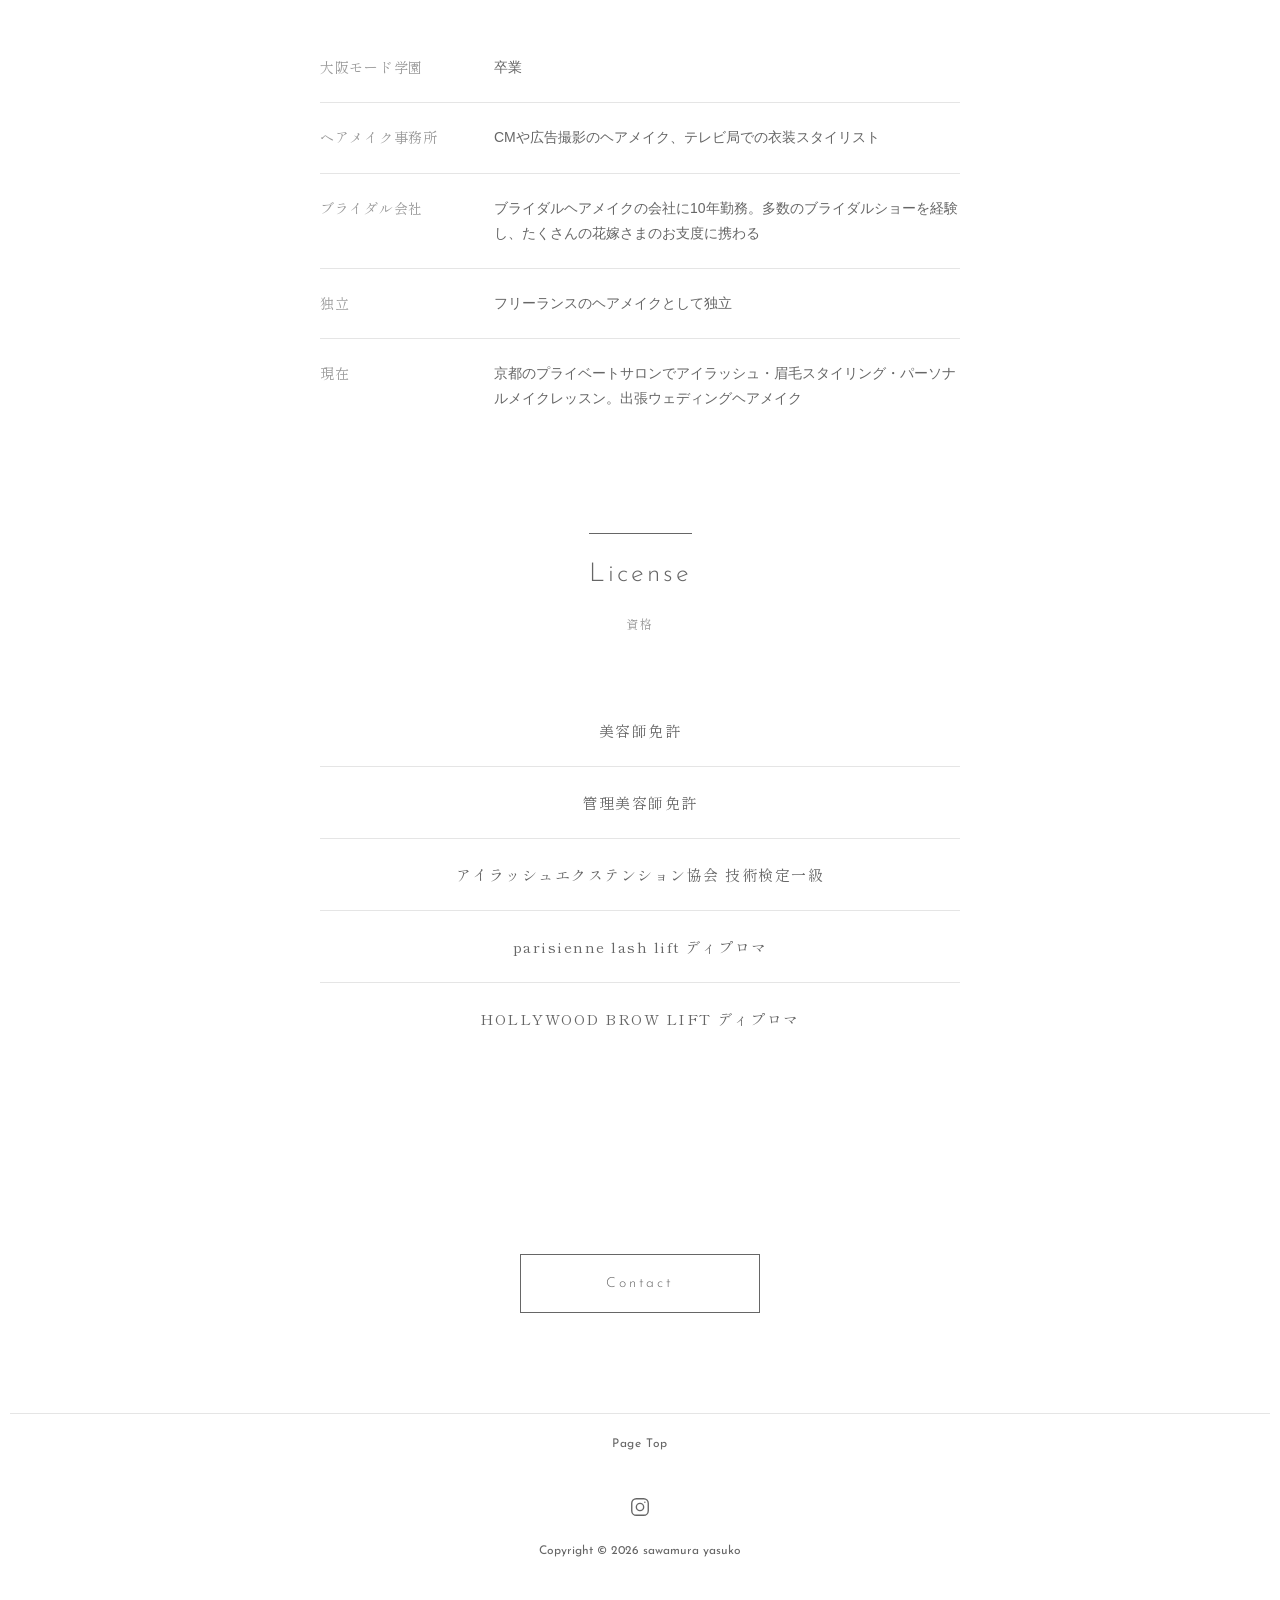
==== commit 8d4244e3: "スマホの改行崩れを修正（Wedding・About）、License の間隔と Contact の二重線を修正 Co-Authored-By: Claude Opus 5.5 <noreply@ant" ====
--- a/about.html
+++ b/about.html
@@ -80,7 +80,7 @@
         </div>
         <div class="career-list__row">
           <dt>ブライダル会社</dt>
-          <dd>ブライダルヘアメイクの会社に10年勤務。多数のブライダルショーを経験し、たくさんの花嫁さまのお支度に携わる</dd>
+          <dd>ブライダルヘアメイクの会社に10年勤務。<br class="sp-br">多数のブライダルショーを経験し、たくさんの花嫁さまのお支度に携わる</dd>
         </div>
         <div class="career-list__row">
           <dt>独立</dt>
@@ -101,7 +101,7 @@
       <ul class="flow__list">
         <li class="recommend-list__item">美容師免許</li>
         <li class="recommend-list__item">管理美容師免許</li>
-        <li class="recommend-list__item">アイラッシュエクステンション協会 技術検定一級</li>
+        <li class="recommend-list__item">アイラッシュエクステンション協会<br class="sp-br"> 技術検定一級</li>
         <li class="recommend-list__item">parisienne lash lift ディプロマ</li>
         <li class="recommend-list__item">HOLLYWOOD BROW LIFT ディプロマ</li>
       </ul>
--- a/css/style.css
+++ b/css/style.css
@@ -70,6 +70,8 @@
   line-height: 1.8;
   color: var(--color-text);
   background: var(--color-bg);
+  text-wrap: pretty;
+  /* 文章の最後の行が1〜2文字だけにならないよう、ブラウザが折り返しを調整する（対応していないブラウザでは何も起きない） */
 }
 
 /* ---- 写真の仮置き（グレー） ---- */
@@ -178,13 +180,29 @@
   min-height: 320px;
 }
 
-/* 写真を入れたときも枠いっぱいにトリミングして表示 */
-.hero img {
-  width: 100%;
+/* スライドショー：枠の高さを決めて、写真を重ねて置く */
+.hero {
+  position: relative;
   height: calc(100svh - var(--header-h, 220px));
   min-height: 320px;
+  overflow: hidden;
+}
+
+/* 写真は枠いっぱいにトリミング。ふだんは透明で、is-active の写真だけ表示 */
+.hero img {
+  position: absolute;
+  inset: 0;
+  display: block;
+  width: 100%;
+  height: 100%;
   object-fit: cover;
-  display: block;
+  opacity: 0;
+  transition: opacity 1.2s ease;
+  /* ふわっと切り替わる時間 */
+}
+
+.hero img.is-active {
+  opacity: 1;
 }
 
 /* =========================================
@@ -253,6 +271,26 @@
   opacity: .75;
 }
 
+/* トップページのギャラリー写真：正方形に切り取る
+   （縦長の写真は髪が上のほうにあるので、少し上寄りで切り取る） */
+.gallery--home .gallery__list button {
+  display: block;
+  width: 100%;
+}
+
+.gallery--home .gallery__list img {
+  display: block;
+  width: 100%;
+  aspect-ratio: 1 / 1;
+  object-fit: cover;
+  object-position: center 30%;
+  transition: opacity .3s;
+}
+
+.gallery--home .gallery__list button:hover img {
+  opacity: .75;
+}
+
 /* 表示時のふわっと */
 .fade {
   opacity: 0;
@@ -456,11 +494,13 @@
 
   .message__text {
     line-height: 3.2;   /* スマホのキャッチコピーの行間 */
+    width: 100%;        /* 枠いっぱいの幅にして、1行が途中で折り返さないようにする */
+    word-break: keep-all; /* 万一入りきらなくても、言葉の途中では折り返さない */
   }
 
   /* スマホのメイン写真：写真そのままの比率（1166×656）で表示 */
   .hero .ph--hero,
-  .hero img {
+  .hero {
     height: auto;
     min-height: 0;
     aspect-ratio: 1166 / 656;
@@ -899,8 +939,11 @@
 .intro-desc {
   max-width: 560px;
   margin: 40px auto 0;
+  font-family: "Shippori Mincho", serif;
+  /* すぐ上の紹介文と同じしっぽり明朝 */
   font-size: 13px;
-  line-height: 2;
+  letter-spacing: .05em;
+  line-height: 2.2;
   color: #777;
 }
 
@@ -965,6 +1008,11 @@
   .intro-desc {
     margin-top: 32px;
     text-align: left;
+  }
+
+  /* PCだけで改行する <br>（スマホでは文章をそのまま流して、1〜2文字だけ次の行に落ちないようにする） */
+  .pc-br {
+    display: none;
   }
 
   .recommend-list__item {
@@ -1182,6 +1230,11 @@
 /* ---- License ---- */
 .license {
   padding: 0 20px 100px;
+}
+
+/* 見出しと「資格」の間は Career（.flow）と同じ間隔に */
+.license .heading {
+  margin-bottom: 14px;
 }
 
 /* ---- About ページ：スマホ（768px以下） ---- */
@@ -1293,6 +1346,8 @@
 /* メッセージは項目名を上にそろえる */
 .form__group--message {
   margin-top: 40px;
+  border-top: none;
+  /* 上のまとまりの線と二重に見えないよう、上の線は消す */
 }
 
 .form__group--message .form__row {
